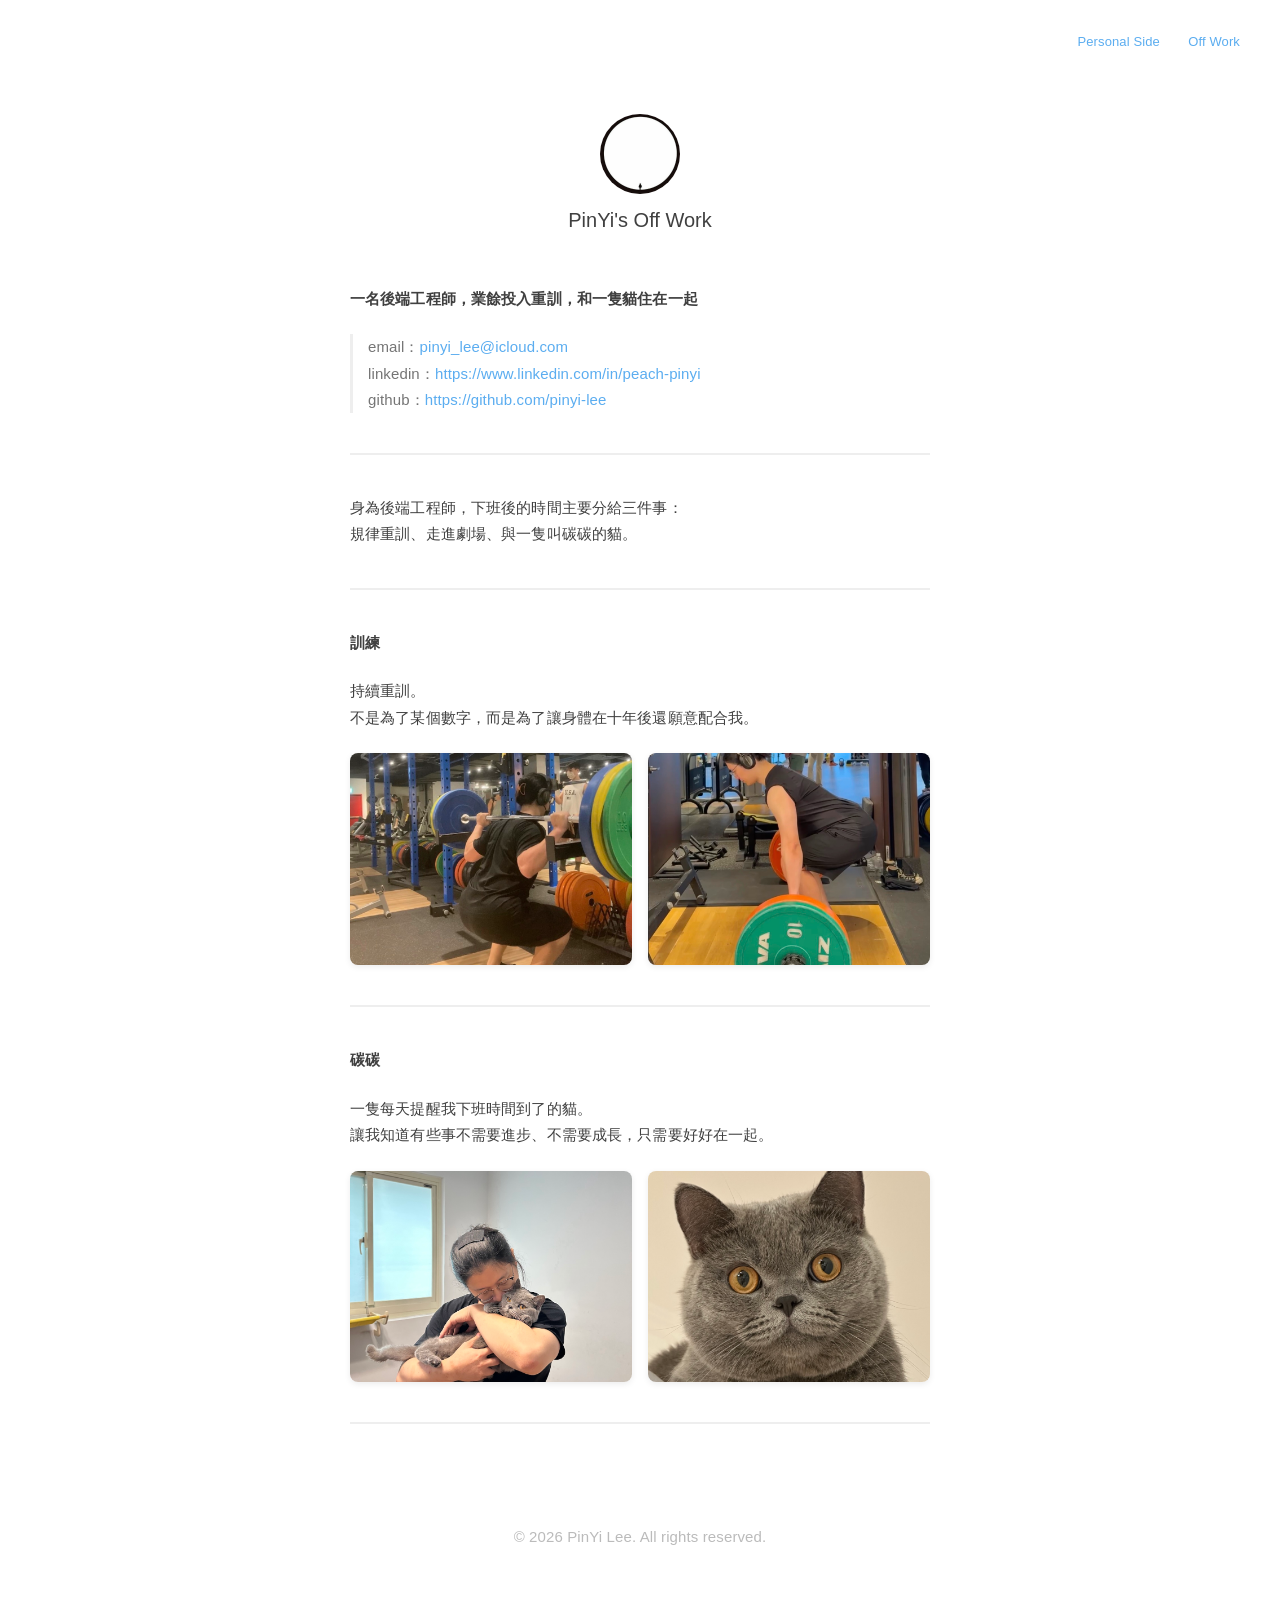
==== offwork.html @ 242f24a5 "resume, v1" ====
<!DOCTYPE html>
<html lang="zh-TW">
<head>
    <meta http-equiv="Content-Type" content="text/html; charset=UTF-8">
    <title>PinYi's Off Work</title>
    <meta http-equiv="x-ua-compatible" content="IE=edge,chrome=1">
    <meta name="viewport" content="width=device-width,minimum-scale=1">
    
    <link rel="stylesheet" href="css/style.css">
    <link rel="shortcut icon" href="images/favicon.ico" type="image/x-icon">
    
    <style>
        /* 專屬於這頁的照片網格排版 */
        .photo-grid {
            display: grid;
            grid-template-columns: repeat(2, 1fr); /* 強制兩欄並排 */
            gap: 16px; /* 照片間距 */
            margin-top: 20px;
        }
        .photo-grid img {
            width: 100%;
            height: 100%;
            aspect-ratio: 4/3; /* 統一照片比例 */
            object-fit: cover; /* 讓不同尺寸的照片填滿框架且不變形 */
            border-radius: 8px;
            box-shadow: 0 2px 6px rgba(0,0,0,0.08);
        }
        
        /* 手機版單欄顯示 */
        @media (max-width: 600px) {
            .photo-grid {
                grid-template-columns: 1fr;
            }
        }
    </style>
</head>
<body>
    <nav class="navigation">
        <a href="index.html">Personal Side</a>
        <a href="offwork.html" class="active">Off Work</a>
    </nav>

    <main class="main">
        <header class="profile">
            <img class="avatar" alt="avatar" src="images/avatar.png">
            <h1>PinYi's Off Work</h1>
        </header>

        <section id="section">
            <p><strong>一名後端工程師，業餘投入重訓，和一隻貓住在一起</strong></p>
            <blockquote>
                <p>email：<a href="mailto:pinyi_lee@icloud.com">pinyi_lee@icloud.com</a><br>
                linkedin：<a href="https://www.linkedin.com/in/peach-pinyi">https://www.linkedin.com/in/peach-pinyi</a><br>
                github：<a href="https://github.com/pinyi-lee">https://github.com/pinyi-lee</a></p>
            </blockquote>
            <hr>

            <p>身為後端工程師，下班後的時間主要分給三件事：<br>規律重訓、走進劇場、與一隻叫碳碳的貓。</p>
            <hr>

            <h4>訓練</h4>
            <p>持續重訓。<br>不是為了某個數字，而是為了讓身體在十年後還願意配合我。</p>
            <div class="photo-grid">
                <img src="images/gym1.jpg" alt="重訓 1">
                <img src="images/gym2.jpg" alt="重訓 2">
            </div>
            <hr>

            <h4>碳碳</h4>
            <p>一隻每天提醒我下班時間到了的貓。<br>讓我知道有些事不需要進步、不需要成長，只需要好好在一起。</p>
            <div class="photo-grid">
                <img src="images/cat1.jpg" alt="碳碳 1">
                <img src="images/cat2.jpg" alt="碳碳 2">
            </div>
            <hr>
        </section>
    </main>

    <footer id="footer">
        <div class="copyright">© 2026 PinYi Lee. All rights reserved.</div>
    </footer>
</body>
</html>
</content>
</invoke>
---- css/style.css ----
/* =========================================================
 * Personal Resume / Profile Stylesheet
 * Pages: index.html (履歷) / offwork.html (興趣頁)
 * ========================================================= */


/* ---------- Base ---------- */

body {
  font: normal 15px/1.5em 'Helvetica Neue', Helvetica, Arial, sans-serif;
  color: #404040;
  line-height: 1.75;
  letter-spacing: 0.008em;
}

a {
  text-decoration: none;
  color: #5badf0;
}

a:hover {
  color: #0366d6;
}


/* ---------- Common typography ---------- */

/* 引言區塊（信箱 / LinkedIn / GitHub） */
blockquote {
  margin-top: 5px;
  margin-bottom: 5px;
  padding-left: 1em;
  margin-left: 0;
  border-left: 3px solid #eee;
  color: #757575;
}

/* 區塊分隔線 */
hr {
  display: block;
  border: none;
  height: 2px;
  margin: 40px auto;
  background: #eee;
}

h1,
h2,
h3 {
  font-weight: 400;
}

p {
  margin-block-start: 1.5em;
  margin-block-end: 1.5em;
  word-break: normal;
  overflow-wrap: anywhere;
}

/* 內嵌技術關鍵字標籤（如 Golang / Python） */
p code {
  font-family: SFMono-Regular, Consolas, Liberation Mono, Menlo, Courier, monospace;
  font-size: inherit;
  background-color: rgba(0, 0, 0, 0.06);
  padding: 0 2px;
  border: 1px solid rgba(0, 0, 0, 0.08);
  border-radius: 2px;
  line-height: inherit;
  word-wrap: break-word;
}


/* ---------- Resume specific typography ---------- */

/* 公司名/在職期間（灰色副標） */
h5.job-place {
  font-size: 15px;
  font-weight: 400;
  color: #757575;
  margin: 4px 0;
  letter-spacing: 0.02em;
}

/* 各 Service 區塊標題（藍色左條） */
h6.project {
  font-size: 15px;
  font-weight: 500;
  color: #404040;
  margin: 28px 0 8px 0;
  padding-left: 10px;
  border-left: 3px solid #5badf0;
  letter-spacing: 0.02em;
}

/* 緊接在 project 標題後的條列項目 */
h6.project + ul {
  margin-top: 0;
  color: #555;
}


/* ---------- Navigation ---------- */

nav.navigation {
  padding: 20px 20px 0;
  background: rgba(255, 255, 255, 0.9);
  margin: 0 auto;
  text-align: right;
  z-index: 100;
}

nav.navigation a {
  padding: 8px 12px;
  color: #5badf0;
  font-size: 13px;
  line-height: 1.35;
  border-radius: 3px;
}

nav.navigation a:hover {
  color: #0366d6;
}

@media (max-width: 700px) {
  nav.navigation {
    padding: 20px 10px 0 0;
  }
  nav.navigation a {
    padding: 8px 8px;
  }
}


/* ---------- Layout ---------- */

.main {
  width: 100%;
  margin: 0 auto;
}

/* 頁面開頭：頭像 + 主標題 */
.profile {
  margin: 60px auto 0 auto;
  text-align: center;
}

.profile .avatar {
  display: inline-block;
  width: 80px;
  height: 80px;
  border-radius: 50%;
}

.profile h1 {
  font-weight: 400;
  letter-spacing: 0;
  font-size: 20px;
  color: #404040;
  margin: 0;
}

/* 主要內容區（限制最大寬度、置中） */
#section {
  max-width: 580px;
  margin: 48px auto 0 auto;
  padding: 0 12px;
}


/* ---------- offwork.html photo grid ---------- */

/* 兩欄照片網格，手機版自動轉單欄 */
.photo-grid {
  display: grid;
  grid-template-columns: repeat(2, 1fr);
  gap: 16px;
  margin-top: 20px;
}

.photo-grid img {
  width: 100%;
  height: auto;
  aspect-ratio: 4/3;
  object-fit: cover;
  border-radius: 8px;
  box-shadow: 0 2px 6px rgba(0, 0, 0, 0.08);

  /* 強迫瀏覽器使用高品質的影像縮放演算法（針對大多數現代瀏覽器） */
  image-rendering: high-quality;

  /* 針對舊版 WebKit (Safari, Chrome) 的相容性設定，開啟硬體加速 */
  /* 這行通常對解決細節鋸齒最有效，因為它會請 GPU 來處理平滑化 */
  transform: translateZ(0);

  /* 消除縮放時可能產生的微小抖動 */
  backface-visibility: hidden;
}

@media (max-width: 600px) {
  .photo-grid {
    grid-template-columns: 1fr;
  }
}


/* ---------- Footer ---------- */

#footer {
  margin-top: 100px;
  margin-bottom: 100px;
  text-align: center;
  color: #bbbbbb;
  font-size: 14px;
}

#footer .copyright {
  margin: 20px auto;
  font-size: 15px;
}
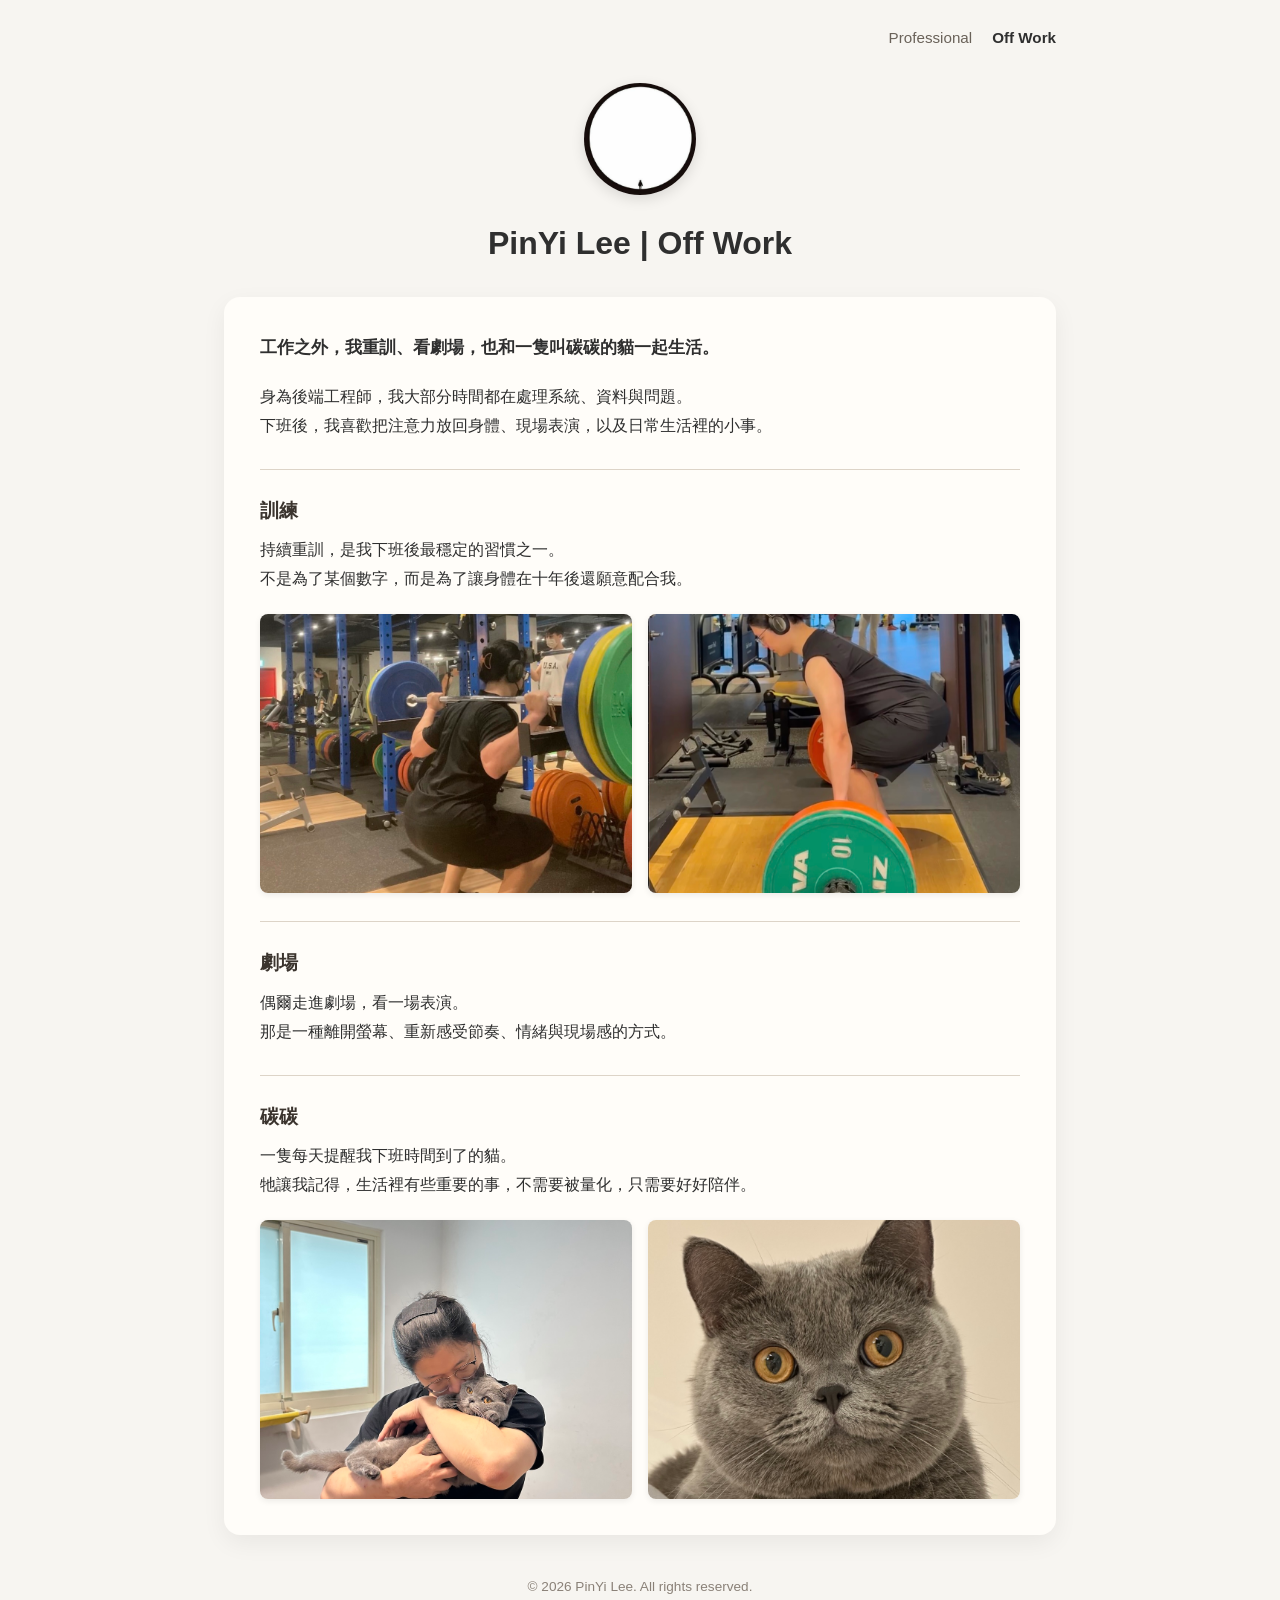
==== commit 7beade73: "resume, v2" ====
--- a/offwork.html
+++ b/offwork.html
@@ -2,77 +2,53 @@
 <html lang="zh-TW">
 <head>
     <meta http-equiv="Content-Type" content="text/html; charset=UTF-8">
-    <title>PinYi's Off Work</title>
+    <title>PinYi Lee | Off Work</title>
     <meta http-equiv="x-ua-compatible" content="IE=edge,chrome=1">
     <meta name="viewport" content="width=device-width,minimum-scale=1">
-    
+
     <link rel="stylesheet" href="css/style.css">
     <link rel="shortcut icon" href="images/favicon.ico" type="image/x-icon">
-    
-    <style>
-        /* 專屬於這頁的照片網格排版 */
-        .photo-grid {
-            display: grid;
-            grid-template-columns: repeat(2, 1fr); /* 強制兩欄並排 */
-            gap: 16px; /* 照片間距 */
-            margin-top: 20px;
-        }
-        .photo-grid img {
-            width: 100%;
-            height: 100%;
-            aspect-ratio: 4/3; /* 統一照片比例 */
-            object-fit: cover; /* 讓不同尺寸的照片填滿框架且不變形 */
-            border-radius: 8px;
-            box-shadow: 0 2px 6px rgba(0,0,0,0.08);
-        }
-        
-        /* 手機版單欄顯示 */
-        @media (max-width: 600px) {
-            .photo-grid {
-                grid-template-columns: 1fr;
-            }
-        }
-    </style>
 </head>
 <body>
     <nav class="navigation">
-        <a href="index.html">Personal Side</a>
+        <a href="index.html">Professional</a>
         <a href="offwork.html" class="active">Off Work</a>
     </nav>
 
     <main class="main">
         <header class="profile">
-            <img class="avatar" alt="avatar" src="images/avatar.png">
-            <h1>PinYi's Off Work</h1>
+            <img class="avatar" alt="PinYi Lee avatar" src="images/avatar.png">
+            <h1>PinYi Lee | Off Work</h1>
         </header>
 
         <section id="section">
-            <p><strong>一名後端工程師，業餘投入重訓，和一隻貓住在一起</strong></p>
-            <blockquote>
-                <p>email：<a href="mailto:pinyi_lee@icloud.com">pinyi_lee@icloud.com</a><br>
-                linkedin：<a href="https://www.linkedin.com/in/peach-pinyi">https://www.linkedin.com/in/peach-pinyi</a><br>
-                github：<a href="https://github.com/pinyi-lee">https://github.com/pinyi-lee</a></p>
-            </blockquote>
-            <hr>
+            <p class="lead"><strong>工作之外，我重訓、看劇場，也和一隻叫碳碳的貓一起生活。</strong></p>
 
-            <p>身為後端工程師，下班後的時間主要分給三件事：<br>規律重訓、走進劇場、與一隻叫碳碳的貓。</p>
+            <p>身為後端工程師，我大部分時間都在處理系統、資料與問題。<br>
+            下班後，我喜歡把注意力放回身體、現場表演，以及日常生活裡的小事。</p>
             <hr>
 
             <h4>訓練</h4>
-            <p>持續重訓。<br>不是為了某個數字，而是為了讓身體在十年後還願意配合我。</p>
+            <p>持續重訓，是我下班後最穩定的習慣之一。<br>
+            不是為了某個數字，而是為了讓身體在十年後還願意配合我。</p>
             <div class="photo-grid">
-                <img src="images/gym1.jpg" alt="重訓 1">
-                <img src="images/gym2.jpg" alt="重訓 2">
+                <img src="images/gym1.jpg" alt="下班後在健身房進行深蹲訓練">
+                <img src="images/gym2.jpg" alt="下班後在健身房進行硬舉訓練">
             </div>
             <hr>
 
+            <h4>劇場</h4>
+            <p>偶爾走進劇場，看一場表演。<br>
+            那是一種離開螢幕、重新感受節奏、情緒與現場感的方式。</p>
+            <hr>
+
             <h4>碳碳</h4>
-            <p>一隻每天提醒我下班時間到了的貓。<br>讓我知道有些事不需要進步、不需要成長，只需要好好在一起。</p>
+            <p>一隻每天提醒我下班時間到了的貓。<br>
+            牠讓我記得，生活裡有些重要的事，不需要被量化，只需要好好陪伴。</p>
             <div class="photo-grid">
-                <img src="images/cat1.jpg" alt="碳碳 1">
-                <img src="images/cat2.jpg" alt="碳碳 2">
+                <img src="images/cat1.jpg" alt="抱著碳碳的日常生活照">
+                <img src="images/cat2.jpg" alt="碳碳睜大眼睛看著鏡頭的特寫">
             </div>
-            <hr>
         </section>
     </main>
 
@@ -81,5 +57,3 @@
     </footer>
 </body>
 </html>
-</content>
-</invoke>
--- a/css/style.css
+++ b/css/style.css
@@ -1,219 +1,257 @@
 /* =========================================================
- * Personal Resume / Profile Stylesheet
- * Pages: index.html (履歷) / offwork.html (興趣頁)
- * ========================================================= */
-
-
-/* ---------- Base ---------- */
+   Base
+   ========================================================= */
+
+* {
+    box-sizing: border-box;
+}
+
+html {
+    font-size: 16px;
+}
 
 body {
-  font: normal 15px/1.5em 'Helvetica Neue', Helvetica, Arial, sans-serif;
-  color: #404040;
-  line-height: 1.75;
-  letter-spacing: 0.008em;
+    margin: 0;
+    color: #2f2f2f;
+    background-color: #f7f5f1;
+    font-family: -apple-system, BlinkMacSystemFont, "Segoe UI", "Noto Sans TC", "Helvetica Neue", Arial, sans-serif;
+    line-height: 1.8;
 }
 
 a {
-  text-decoration: none;
-  color: #5badf0;
+    color: #5f6f52;
+    text-decoration: none;
 }
 
 a:hover {
-  color: #0366d6;
-}
-
-
-/* ---------- Common typography ---------- */
-
-/* 引言區塊（信箱 / LinkedIn / GitHub） */
-blockquote {
-  margin-top: 5px;
-  margin-bottom: 5px;
-  padding-left: 1em;
-  margin-left: 0;
-  border-left: 3px solid #eee;
-  color: #757575;
-}
-
-/* 區塊分隔線 */
+    text-decoration: underline;
+}
+
+code {
+    padding: 2px 6px;
+    border-radius: 4px;
+    color: #5a4a3f;
+    background-color: #eee7dc;
+    font-family: "SFMono-Regular", Consolas, "Liberation Mono", Menlo, monospace;
+    font-size: 0.9em;
+}
+
 hr {
-  display: block;
-  border: none;
-  height: 2px;
-  margin: 40px auto;
-  background: #eee;
-}
-
-h1,
-h2,
-h3 {
-  font-weight: 400;
-}
-
-p {
-  margin-block-start: 1.5em;
-  margin-block-end: 1.5em;
-  word-break: normal;
-  overflow-wrap: anywhere;
-}
-
-/* 內嵌技術關鍵字標籤（如 Golang / Python） */
-p code {
-  font-family: SFMono-Regular, Consolas, Liberation Mono, Menlo, Courier, monospace;
-  font-size: inherit;
-  background-color: rgba(0, 0, 0, 0.06);
-  padding: 0 2px;
-  border: 1px solid rgba(0, 0, 0, 0.08);
-  border-radius: 2px;
-  line-height: inherit;
-  word-wrap: break-word;
-}
-
-
-/* ---------- Resume specific typography ---------- */
-
-/* 公司名/在職期間（灰色副標） */
-h5.job-place {
-  font-size: 15px;
-  font-weight: 400;
-  color: #757575;
-  margin: 4px 0;
-  letter-spacing: 0.02em;
-}
-
-/* 各 Service 區塊標題（藍色左條） */
-h6.project {
-  font-size: 15px;
-  font-weight: 500;
-  color: #404040;
-  margin: 28px 0 8px 0;
-  padding-left: 10px;
-  border-left: 3px solid #5badf0;
-  letter-spacing: 0.02em;
-}
-
-/* 緊接在 project 標題後的條列項目 */
-h6.project + ul {
-  margin-top: 0;
-  color: #555;
-}
-
-
-/* ---------- Navigation ---------- */
-
-nav.navigation {
-  padding: 20px 20px 0;
-  background: rgba(255, 255, 255, 0.9);
-  margin: 0 auto;
-  text-align: right;
-  z-index: 100;
-}
-
-nav.navigation a {
-  padding: 8px 12px;
-  color: #5badf0;
-  font-size: 13px;
-  line-height: 1.35;
-  border-radius: 3px;
-}
-
-nav.navigation a:hover {
-  color: #0366d6;
-}
-
-@media (max-width: 700px) {
-  nav.navigation {
-    padding: 20px 10px 0 0;
-  }
-  nav.navigation a {
-    padding: 8px 8px;
-  }
-}
-
-
-/* ---------- Layout ---------- */
+    margin: 28px 0;
+    border: 0;
+    border-top: 1px solid #ddd4c8;
+}
+
+
+/* =========================================================
+   Navigation
+   ========================================================= */
+
+.navigation {
+    max-width: 880px;
+    margin: 0 auto;
+    padding: 24px 24px 8px;
+    display: flex;
+    justify-content: flex-end;
+    gap: 20px;
+}
+
+.navigation a {
+    color: #6a6259;
+    font-size: 0.95rem;
+    font-weight: 500;
+}
+
+.navigation a.active {
+    color: #2f2f2f;
+    font-weight: 700;
+}
+
+
+/* =========================================================
+   Layout
+   ========================================================= */
 
 .main {
-  width: 100%;
-  margin: 0 auto;
-}
-
-/* 頁面開頭：頭像 + 主標題 */
+    max-width: 880px;
+    margin: 0 auto;
+    padding: 24px;
+}
+
 .profile {
-  margin: 60px auto 0 auto;
-  text-align: center;
-}
-
-.profile .avatar {
-  display: inline-block;
-  width: 80px;
-  height: 80px;
-  border-radius: 50%;
+    margin-bottom: 32px;
+    text-align: center;
+}
+
+.avatar {
+    width: 112px;
+    height: 112px;
+    border-radius: 50%;
+    object-fit: cover;
+    box-shadow: 0 4px 14px rgba(0, 0, 0, 0.12);
 }
 
 .profile h1 {
-  font-weight: 400;
-  letter-spacing: 0;
-  font-size: 20px;
-  color: #404040;
-  margin: 0;
-}
-
-/* 主要內容區（限制最大寬度、置中） */
+    margin: 18px 0 0;
+    color: #2f2f2f;
+    font-size: 2rem;
+    line-height: 1.3;
+}
+
 #section {
-  max-width: 580px;
-  margin: 48px auto 0 auto;
-  padding: 0 12px;
-}
-
-
-/* ---------- offwork.html photo grid ---------- */
-
-/* 兩欄照片網格，手機版自動轉單欄 */
+    padding: 36px;
+    border-radius: 16px;
+    background-color: #fffdf9;
+    box-shadow: 0 8px 24px rgba(0, 0, 0, 0.06);
+}
+
+#section p {
+    margin: 0 0 16px;
+}
+
+#section p:last-child {
+    margin-bottom: 0;
+}
+
+#section .lead {
+    margin-bottom: 20px;
+    font-size: 1.05rem;
+}
+
+#section ul {
+    margin: 12px 0 0;
+    padding-left: 24px;
+}
+
+#section li {
+    margin-bottom: 8px;
+}
+
+#section blockquote {
+    margin: 20px 0;
+    padding: 16px 20px;
+    border-left: 4px solid #c9bda7;
+    border-radius: 8px;
+    background-color: #f3eee7;
+}
+
+#section blockquote p {
+    margin: 0;
+}
+
+
+/* =========================================================
+   Headings
+   ========================================================= */
+
+h4 {
+    margin: 0 0 12px;
+    color: #3b342e;
+    font-size: 1.2rem;
+    line-height: 1.4;
+}
+
+h5 {
+    margin: 0 0 12px;
+    color: #6a6259;
+    font-size: 1rem;
+    font-weight: 500;
+    line-height: 1.5;
+}
+
+h6 {
+    margin: 24px 0 8px;
+    color: #3b342e;
+    font-size: 1rem;
+    line-height: 1.5;
+}
+
+.job-place {
+    margin-top: -4px;
+}
+
+.project {
+    font-weight: 700;
+}
+
+
+/* =========================================================
+   Off Work Photo Grid
+   ========================================================= */
+
 .photo-grid {
-  display: grid;
-  grid-template-columns: repeat(2, 1fr);
-  gap: 16px;
-  margin-top: 20px;
+    display: grid;
+    grid-template-columns: repeat(2, 1fr);
+    gap: 16px;
+    margin-top: 20px;
 }
 
 .photo-grid img {
-  width: 100%;
-  height: auto;
-  aspect-ratio: 4/3;
-  object-fit: cover;
-  border-radius: 8px;
-  box-shadow: 0 2px 6px rgba(0, 0, 0, 0.08);
-
-  /* 強迫瀏覽器使用高品質的影像縮放演算法（針對大多數現代瀏覽器） */
-  image-rendering: high-quality;
-
-  /* 針對舊版 WebKit (Safari, Chrome) 的相容性設定，開啟硬體加速 */
-  /* 這行通常對解決細節鋸齒最有效，因為它會請 GPU 來處理平滑化 */
-  transform: translateZ(0);
-
-  /* 消除縮放時可能產生的微小抖動 */
-  backface-visibility: hidden;
-}
+    width: 100%;
+    height: 100%;
+    aspect-ratio: 4 / 3;
+    object-fit: cover;
+    border-radius: 8px;
+    box-shadow: 0 2px 6px rgba(0, 0, 0, 0.08);
+}
+
+
+/* =========================================================
+   Footer
+   ========================================================= */
+
+#footer {
+    max-width: 880px;
+    margin: 0 auto;
+    padding: 8px 24px 32px;
+    color: #8a8178;
+    text-align: center;
+    font-size: 0.85rem;
+}
+
+.copyright {
+    margin-top: 8px;
+}
+
+
+/* =========================================================
+   Responsive
+   ========================================================= */
 
 @media (max-width: 600px) {
-  .photo-grid {
-    grid-template-columns: 1fr;
-  }
-}
-
-
-/* ---------- Footer ---------- */
-
-#footer {
-  margin-top: 100px;
-  margin-bottom: 100px;
-  text-align: center;
-  color: #bbbbbb;
-  font-size: 14px;
-}
-
-#footer .copyright {
-  margin: 20px auto;
-  font-size: 15px;
-}
+    .navigation {
+        padding: 20px 20px 4px;
+        justify-content: center;
+        gap: 16px;
+    }
+
+    .main {
+        padding: 20px;
+    }
+
+    .profile {
+        margin-bottom: 24px;
+    }
+
+    .avatar {
+        width: 96px;
+        height: 96px;
+    }
+
+    .profile h1 {
+        font-size: 1.6rem;
+    }
+
+    #section {
+        padding: 24px;
+        border-radius: 12px;
+    }
+
+    #section ul {
+        padding-left: 20px;
+    }
+
+    .photo-grid {
+        grid-template-columns: 1fr;
+    }
+}
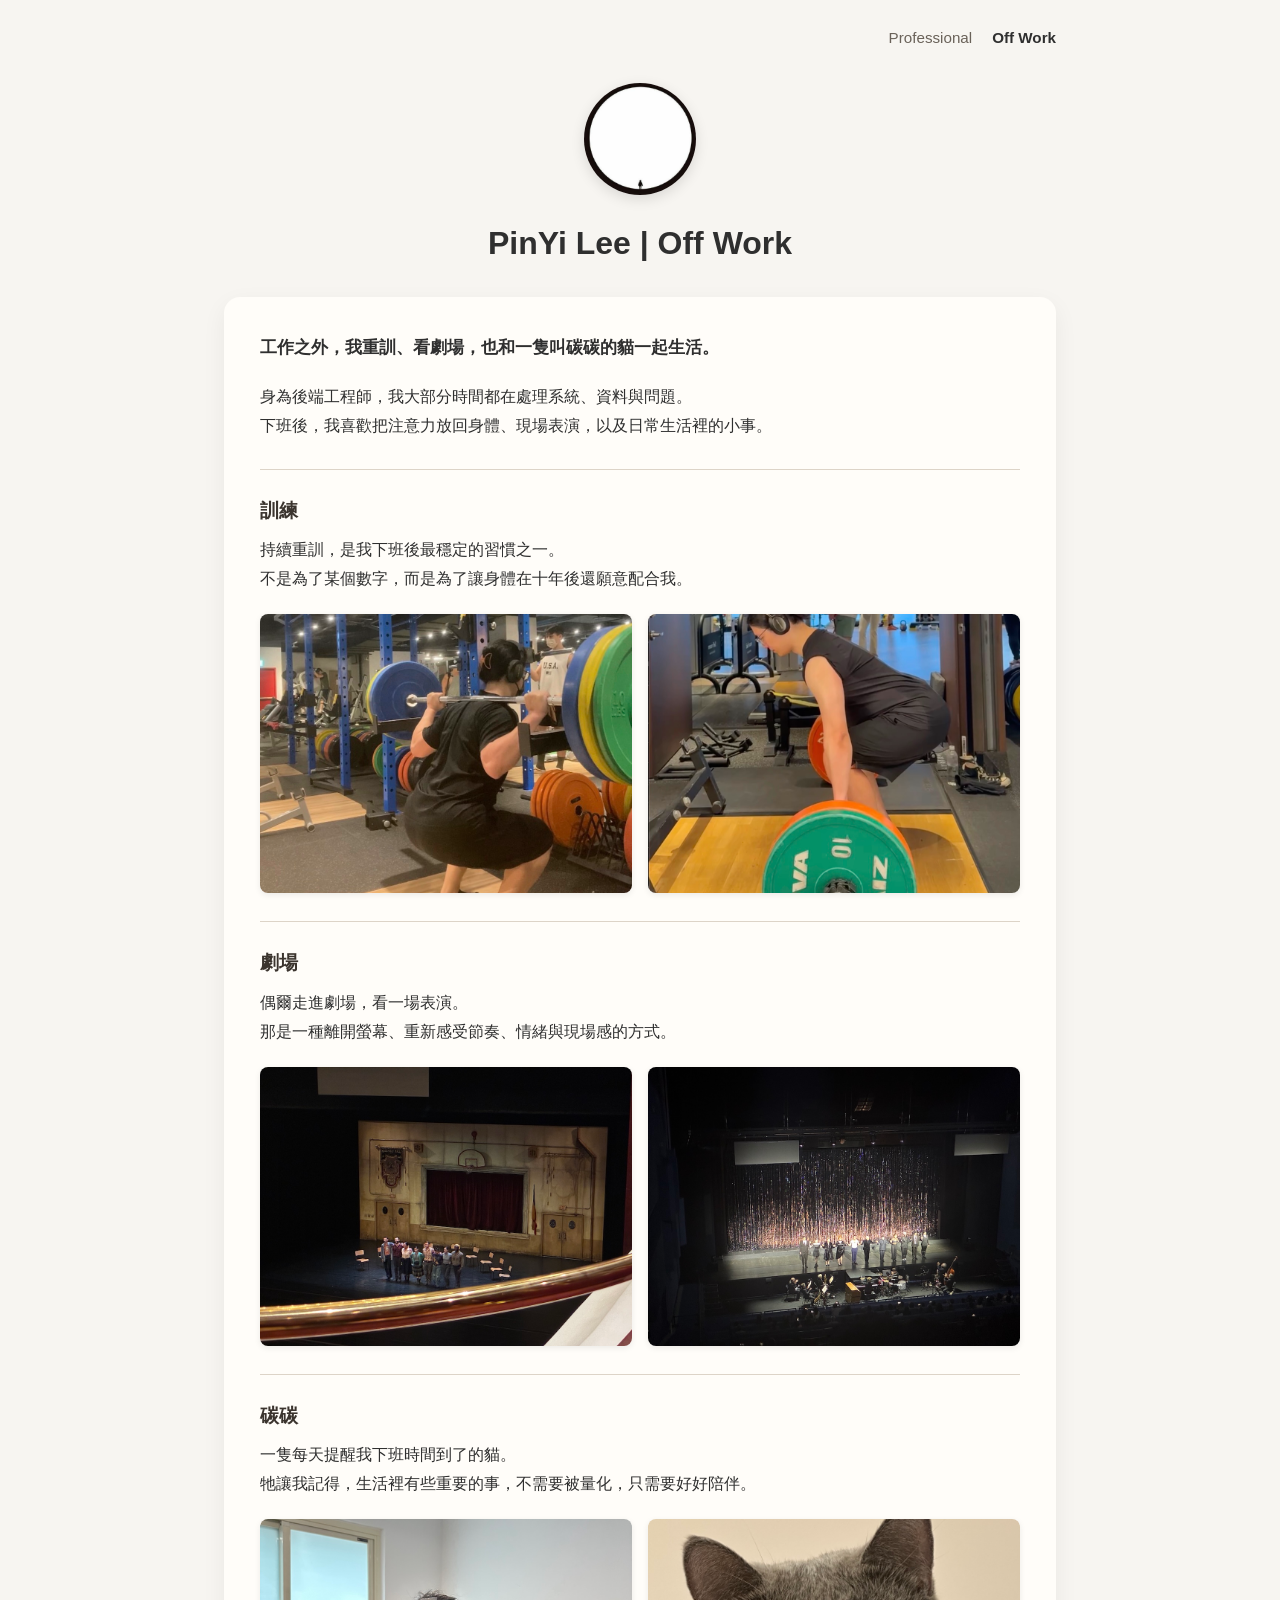
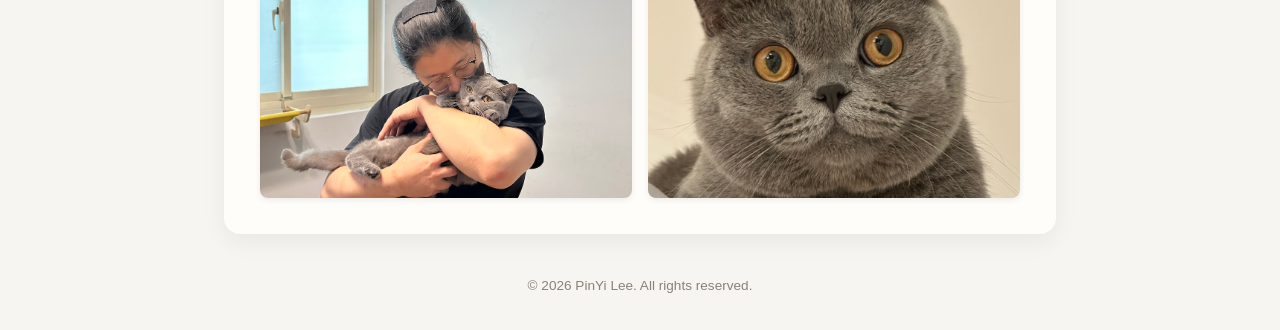
==== commit 24d7c22f: "resume, v5" ====
--- a/offwork.html
+++ b/offwork.html
@@ -40,6 +40,10 @@
             <h4>劇場</h4>
             <p>偶爾走進劇場，看一場表演。<br>
             那是一種離開螢幕、重新感受節奏、情緒與現場感的方式。</p>
+            <div class="photo-grid">
+                <img src="images/art1.jpg" alt="下班後在健身房進行深蹲訓練">
+                <img src="images/art2.jpg" alt="下班後在健身房進行硬舉訓練">
+            </div>
             <hr>
 
             <h4>碳碳</h4>
